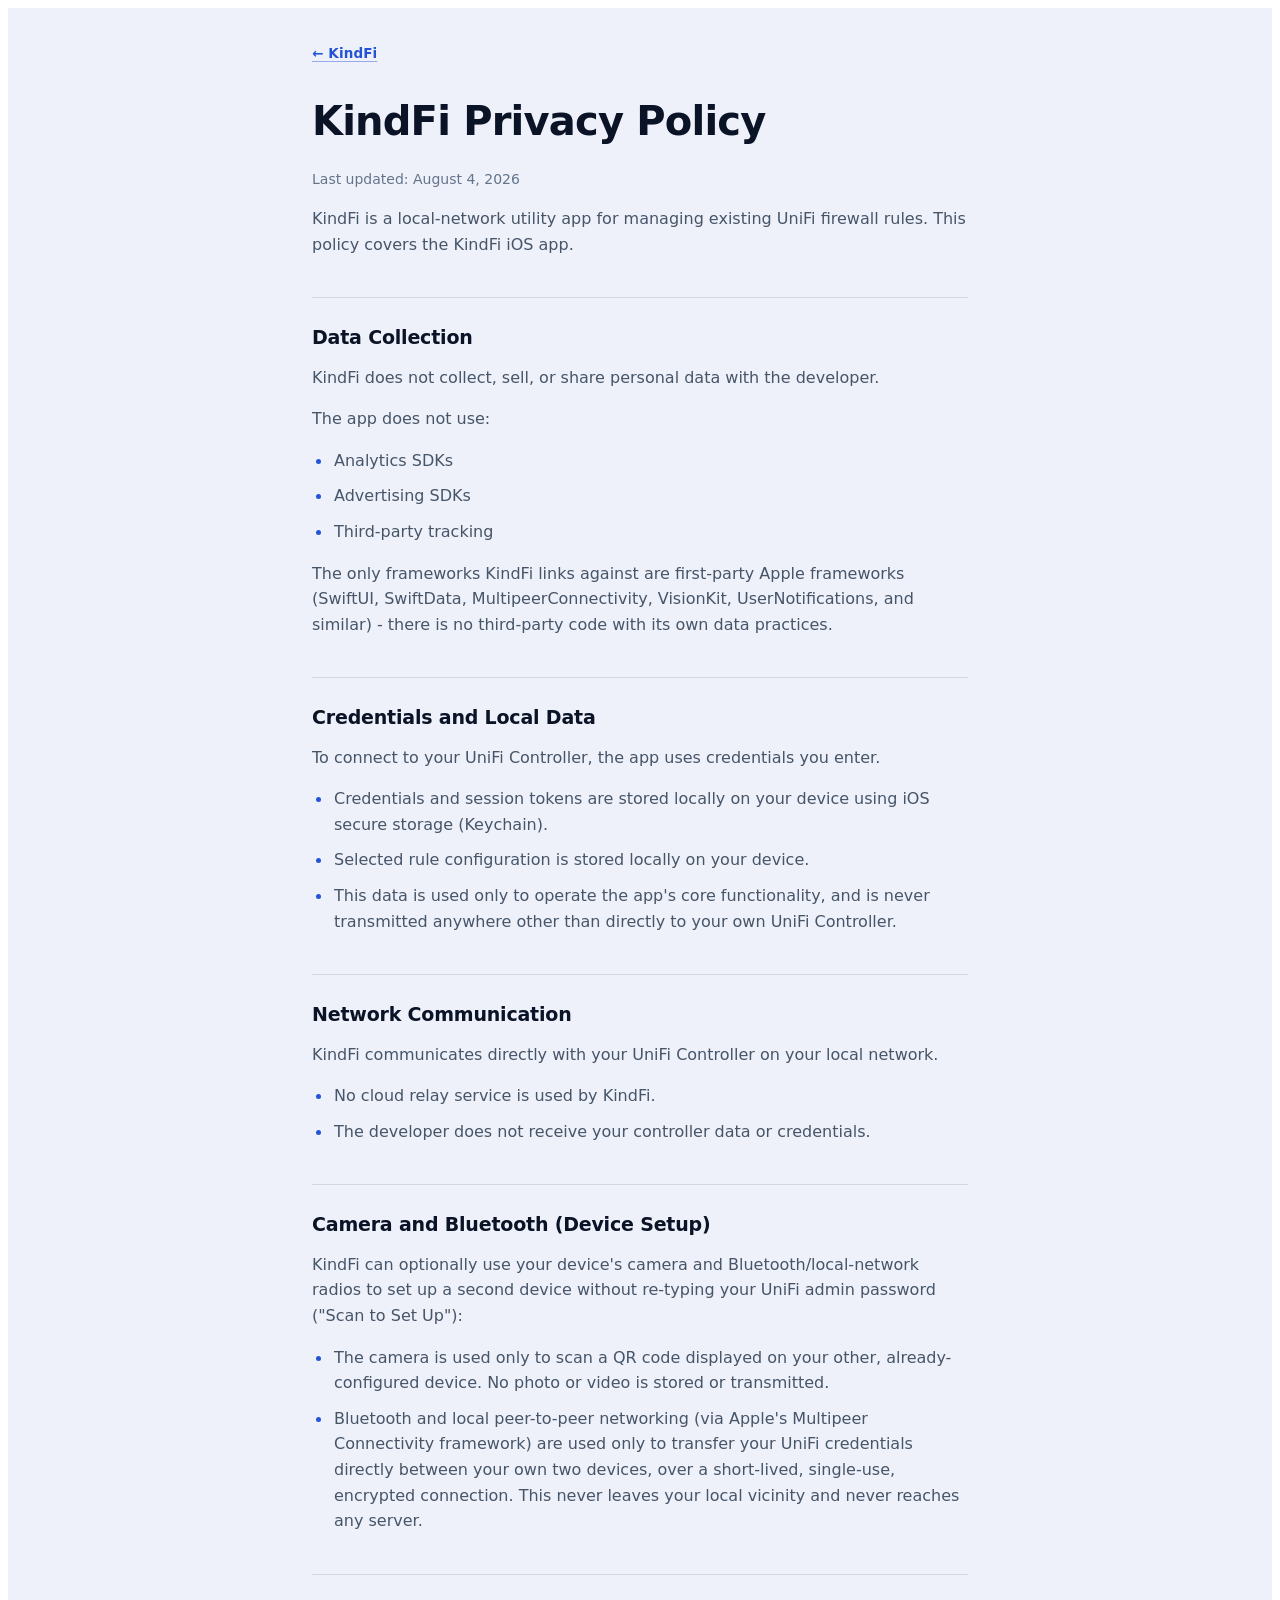
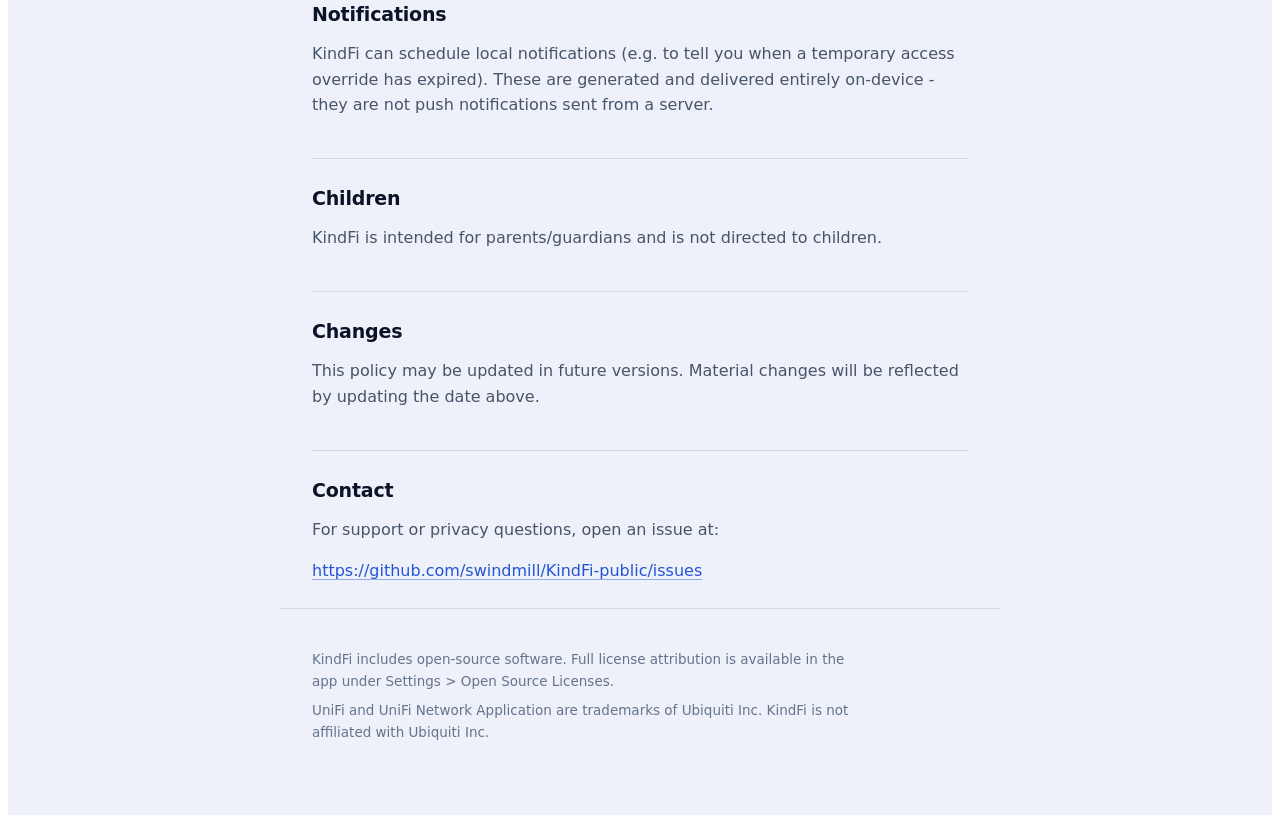
==== privacy.html @ 62a75b62 "Publish kindfi.net Generated from the KindFi source repository by Scripts/build_site.sh. This reposi" ====
<!DOCTYPE html>
<html lang="en">
<head>
  <meta charset="UTF-8" />
  <meta name="viewport" content="width=device-width, initial-scale=1" />
  <title>Privacy Policy — KindFi</title>
  <meta name="description" content="KindFi's privacy policy. KindFi collects no personal data: it talks directly to your own UniFi controller on your local network, with no cloud account, relay, or analytics." />
  <link rel="icon" type="image/svg+xml" href="favicon.svg" />
  <link rel="icon" href="favicon.ico" sizes="16x16 32x32 48x48" />
  <link rel="apple-touch-icon" href="icon.png" />
  <link rel="stylesheet" href="style.css" />
</head>
<body>
<div class="kindfi-page">
  <header class="doc-header">
    <a class="doc-back" href="./">&larr; KindFi</a>
  </header>

  <main class="prose">
    <h1>KindFi Privacy Policy</h1>
    <p>Last updated: August 4, 2026</p>
    <p>KindFi is a local-network utility app for managing existing UniFi firewall rules. This policy covers the KindFi iOS app.</p>
    <h2>Data Collection</h2>
    <p>KindFi does not collect, sell, or share personal data with the developer.</p>
    <p>The app does not use:</p>
    <ul>
    <li>Analytics SDKs</li>
    <li>Advertising SDKs</li>
    <li>Third-party tracking</li>
    </ul>
    <p>The only frameworks KindFi links against are first-party Apple frameworks (SwiftUI, SwiftData, MultipeerConnectivity, VisionKit, UserNotifications, and similar) - there is no third-party code with its own data practices.</p>
    <h2>Credentials and Local Data</h2>
    <p>To connect to your UniFi Controller, the app uses credentials you enter.</p>
    <ul>
    <li>Credentials and session tokens are stored locally on your device using iOS secure storage (Keychain).</li>
    <li>Selected rule configuration is stored locally on your device.</li>
    <li>This data is used only to operate the app's core functionality, and is never transmitted anywhere other than directly to your own UniFi Controller.</li>
    </ul>
    <h2>Network Communication</h2>
    <p>KindFi communicates directly with your UniFi Controller on your local network.</p>
    <ul>
    <li>No cloud relay service is used by KindFi.</li>
    <li>The developer does not receive your controller data or credentials.</li>
    </ul>
    <h2>Camera and Bluetooth (Device Setup)</h2>
    <p>KindFi can optionally use your device's camera and Bluetooth/local-network radios to set up a second device without re-typing your UniFi admin password ("Scan to Set Up"):</p>
    <ul>
    <li>The camera is used only to scan a QR code displayed on your other, already-configured device. No photo or video is stored or transmitted.</li>
    <li>Bluetooth and local peer-to-peer networking (via Apple's Multipeer Connectivity framework) are used only to transfer your UniFi credentials directly between your own two devices, over a short-lived, single-use, encrypted connection. This never leaves your local vicinity and never reaches any server.</li>
    </ul>
    <h2>Notifications</h2>
    <p>KindFi can schedule local notifications (e.g. to tell you when a temporary access override has expired). These are generated and delivered entirely on-device - they are not push notifications sent from a server.</p>
    <h2>Children</h2>
    <p>KindFi is intended for parents/guardians and is not directed to children.</p>
    <h2>Changes</h2>
    <p>This policy may be updated in future versions. Material changes will be reflected by updating the date above.</p>
    <h2>Contact</h2>
    <p>For support or privacy questions, open an issue at:</p>
    <p><a href="https://github.com/swindmill/KindFi-public/issues">https://github.com/swindmill/KindFi-public/issues</a></p>
  </main>

  <footer>
    <p>KindFi includes open-source software. Full license attribution is available in the app under Settings &gt; Open Source Licenses.</p>
    <p>UniFi and UniFi Network Application are trademarks of Ubiquiti Inc. KindFi is not affiliated with Ubiquiti Inc.</p>
  </footer>
</div>
</body>
</html>
---- style.css ----
:root {
    --ground: #0b1326;
    --surface: #131b2e;
    --surface-raised: #1a2338;
    --primary: #2563eb;
    --primary-soft: #b4c5ff;
    --kind: #10b981;
    --warning: #f59e0b;
    --text: #f3f5fb;
    --text-secondary: #94a3b8;
    --text-tertiary: #64748b;
    --border: rgba(148, 163, 184, 0.16);
    --ring-stroke: rgba(148, 163, 184, 0.35);
    color-scheme: dark;
  }

  @media (prefers-color-scheme: light) {
    :root {
      --ground: #eef1f9;
      --surface: #ffffff;
      --surface-raised: #f6f8fd;
      --primary: #2454d6;
      --primary-soft: #dbe4ff;
      --kind: #05885f;
      --warning: #b6690a;
      --text: #0b1326;
      --text-secondary: #475569;
      --text-tertiary: #64748b;
      --border: rgba(11, 19, 38, 0.12);
      --ring-stroke: rgba(11, 19, 38, 0.16);
      color-scheme: light;
    }
  }

  :root[data-theme="dark"] {
    --ground: #0b1326;
    --surface: #131b2e;
    --surface-raised: #1a2338;
    --primary: #2563eb;
    --primary-soft: #b4c5ff;
    --kind: #10b981;
    --warning: #f59e0b;
    --text: #f3f5fb;
    --text-secondary: #94a3b8;
    --text-tertiary: #64748b;
    --border: rgba(148, 163, 184, 0.16);
    --ring-stroke: rgba(148, 163, 184, 0.35);
    color-scheme: dark;
  }

  :root[data-theme="light"] {
    --ground: #eef1f9;
    --surface: #ffffff;
    --surface-raised: #f6f8fd;
    --primary: #2454d6;
    --primary-soft: #dbe4ff;
    --kind: #05885f;
    --warning: #b6690a;
    --text: #0b1326;
    --text-secondary: #475569;
    --text-tertiary: #64748b;
    --border: rgba(11, 19, 38, 0.12);
    --ring-stroke: rgba(11, 19, 38, 0.16);
    color-scheme: light;
  }

  * { box-sizing: border-box; }

  .kindfi-page {
    background: var(--ground);
    color: var(--text);
    font-family: -apple-system, BlinkMacSystemFont, "SF Pro Text", system-ui, "Segoe UI", sans-serif;
    line-height: 1.6;
    overflow-x: hidden;
  }

  .kindfi-page a {
    color: var(--primary-soft);
    text-decoration-color: color-mix(in srgb, var(--primary-soft) 45%, transparent);
    text-underline-offset: 3px;
  }
  /* Two separate rules, not a selector list ending in a comma before an
     @media - that is invalid CSS, so the parser dropped the whole block and
     light-mode links silently kept the dark-mode --primary-soft. On the light
     ground that is 1.12:1 against the background, essentially invisible;
     --primary gives 5.61:1. Matches the .pill-blue pattern further down. */
  :root[data-theme="light"] .kindfi-page a {
    color: var(--primary);
    text-decoration-color: color-mix(in srgb, var(--primary) 45%, transparent);
  }
  @media (prefers-color-scheme: light) {
    .kindfi-page a {
      color: var(--primary);
      text-decoration-color: color-mix(in srgb, var(--primary) 45%, transparent);
    }
  }
  .kindfi-page a:hover { text-decoration-color: currentColor; }
  .kindfi-page a:focus-visible {
    outline: 2px solid var(--primary);
    outline-offset: 3px;
    border-radius: 2px;
  }

  .mono {
    font-family: ui-monospace, "SF Mono", Menlo, Consolas, monospace;
    font-variant-numeric: tabular-nums;
  }

  /* ---------- Hero ---------- */

  .hero {
    position: relative;
    display: grid;
    grid-template-columns: minmax(0, 560px) 1fr;
    align-items: center;
    gap: 40px;
    max-width: 1180px;
    margin: 0 auto;
    padding: 96px 32px 88px;
    min-height: 560px;
  }

  .hero-content { position: relative; z-index: 2; }

  .eyebrow {
    display: inline-flex;
    align-items: center;
    gap: 8px;
    font-family: ui-monospace, "SF Mono", Menlo, monospace;
    font-size: 12px;
    font-weight: 600;
    letter-spacing: 0.14em;
    text-transform: uppercase;
    color: var(--text-tertiary);
    margin: 0 0 22px;
  }
  .eyebrow::before {
    content: "";
    width: 7px;
    height: 7px;
    border-radius: 50%;
    background: var(--kind);
    box-shadow: 0 0 0 3px color-mix(in srgb, var(--kind) 20%, transparent);
  }

  .wordmark {
    font-size: clamp(48px, 7vw, 72px);
    font-weight: 800;
    letter-spacing: -0.02em;
    margin: 0 0 18px;
    text-wrap: balance;
    background: linear-gradient(180deg, var(--text), color-mix(in srgb, var(--text) 72%, var(--text-secondary)));
    -webkit-background-clip: text;
    background-clip: text;
    -webkit-text-fill-color: transparent;
  }

  .tagline {
    font-size: clamp(19px, 2.4vw, 23px);
    font-weight: 500;
    color: var(--text-secondary);
    margin: 0 0 20px;
    text-wrap: balance;
  }
  /* Weight and the green mark carry the emphasis - not brightness. The app
     draws "Clear is" and "kind" in the same colour and distinguishes them
     purely by weight plus the flourish; this used to brighten the whole
     phrase to --text, which read as a third emphasis level the app doesn't
     have. */
  .tagline .kind {
    font-weight: 700;
    position: relative;
    white-space: nowrap;
  }
  /* Proportions taken from the app, expressed relative to the type so they
     survive the tagline's clamped font size. There the flourish is a fixed
     34x12pt frame with a 6pt stroke, sitting 8pt below the text, under 20pt
     type - i.e. 1.7em x 0.6em, 0.3em stroke, 0.4em down. Width is a
     percentage of the word rather than a flat 1.7em so it stays sensible if
     the copy ever changes. */
  .tagline .flourish {
    position: absolute;
    left: 6%;
    width: 88%;
    bottom: -0.40em;
    height: 0.60em;
    /* Round caps overhang the viewBox by half the stroke width. */
    overflow: visible;
    pointer-events: none;
  }
  .tagline .flourish path {
    fill: none;
    stroke: var(--kind);
    stroke-linecap: round;
    /* preserveAspectRatio="none" stretches the box to the width of the word,
       which would squash the round caps into ellipses and thin the stroke.
       non-scaling-stroke holds the weight independent of that stretch, and an
       em width keeps it proportional to the tagline's clamped font size. */
    vector-effect: non-scaling-stroke;
    stroke-width: 0.3em;
    opacity: 0.45;
  }
  /* The app is dark-only, so 0.45 is matched to the dark ground: over #0b1326
     it reads as a clear marker stroke. The same value over the light ground
     blends to a washed-out sage, so light mode gets more of it to hold equal
     presence. Two rules rather than a selector list before an @media - see the
     link colours above for what that mistake costs. */
  :root[data-theme="light"] .tagline .flourish path { opacity: 0.6; }
  @media (prefers-color-scheme: light) {
    .tagline .flourish path { opacity: 0.6; }
  }

  .lede {
    max-width: 46ch;
    color: var(--text-secondary);
    font-size: 16.5px;
    margin: 0 0 34px;
  }

  .hero-links {
    display: flex;
    flex-wrap: wrap;
    gap: 10px;
  }
  .hero-links a {
    font-size: 14.5px;
    font-weight: 600;
    color: var(--text);
    text-decoration: none;
    padding: 11px 18px;
    border-radius: 999px;
    border: 1px solid var(--border);
    background: var(--surface);
    transition: border-color 0.15s ease, transform 0.15s ease;
  }
  .hero-links a:hover { border-color: var(--primary-soft); transform: translateY(-1px); }
  .hero-links a.primary {
    background: var(--primary);
    border-color: var(--primary);
    color: white;
  }
  .hero-links a.primary:hover { border-color: var(--primary); }

  /* ---------- Radiating rings ---------- */

  .hero-rings {
    position: absolute;
    inset: 0;
    display: flex;
    align-items: center;
    justify-content: flex-end;
    pointer-events: none;
    z-index: 1;
  }
  .ring-stack {
    position: relative;
    width: 480px;
    height: 480px;
    margin-right: -80px;
    flex-shrink: 0;
  }
  .ring {
    position: absolute;
    inset: 0;
    margin: auto;
    border-radius: 50%;
    border: 1.5px solid var(--ring-stroke);
    opacity: 0;
    animation: ring-in 1.1s cubic-bezier(0.16, 1, 0.3, 1) forwards;
  }
  .ring-1 { width: 200px; height: 200px; animation-delay: 0.05s; }
  .ring-2 { width: 320px; height: 320px; animation-delay: 0.16s; }
  .ring-3 { width: 440px; height: 440px; animation-delay: 0.27s; }
  .core {
    position: absolute;
    inset: 0;
    margin: auto;
    width: 132px;
    height: 132px;
    opacity: 0;
    animation: core-in 0.9s cubic-bezier(0.16, 1, 0.3, 1) forwards;
    animation-delay: 0.05s;
    display: flex;
    align-items: center;
    justify-content: center;
  }
  .app-icon {
    width: 100%;
    height: 100%;
    /* Real app icon, its own two radiating-arc rings painted out (this
       hero already draws its own larger rings around it) - opaque square
       image, so a squircle radius + box-shadow, matching how iOS actually
       presents the icon. */
    border-radius: 22%;
    box-shadow: 0 0 46px color-mix(in srgb, var(--primary) 45%, transparent),
      0 10px 22px rgba(0, 0, 0, 0.35);
  }

  @keyframes ring-in {
    from { opacity: 0; transform: scale(0.72); }
    to { opacity: 1; transform: scale(1); }
  }
  @keyframes core-in {
    from { opacity: 0; transform: scale(0.6); }
    to { opacity: 1; transform: scale(1); }
  }
  @media (prefers-reduced-motion: reduce) {
    .ring, .core { animation: none; opacity: 1; transform: none; }
  }

  @media (max-width: 860px) {
    .hero { grid-template-columns: 1fr; padding: 72px 24px 56px; min-height: 0; }
    .hero-rings { position: static; justify-content: center; margin-top: 12px; opacity: 0.6; }
    .ring-stack { width: 260px; height: 260px; margin-right: 0; }
    .ring-1 { width: 120px; height: 120px; }
    .ring-2 { width: 190px; height: 190px; }
    .ring-3 { width: 260px; height: 260px; }
    .core { width: 84px; height: 84px; }
  }

  /* ---------- Shared section rhythm ---------- */

  main { max-width: 720px; margin: 0 auto; padding: 0 32px; }

  section { padding: 64px 0; border-top: 1px solid var(--border); }

  section h2 {
    font-size: 13px;
    font-weight: 700;
    letter-spacing: 0.12em;
    text-transform: uppercase;
    color: var(--text-tertiary);
    margin: 0 0 28px;
  }

  /* ---------- Features as rule rows ---------- */

  .rule-list {
    display: flex;
    flex-direction: column;
    border: 1px solid var(--border);
    border-radius: 16px;
    overflow: hidden;
    background: var(--surface);
  }

  .rule-row {
    display: flex;
    align-items: center;
    justify-content: space-between;
    gap: 20px;
    padding: 20px 22px;
    border-bottom: 1px solid var(--border);
    transition: background 0.15s ease;
  }
  .rule-row:last-child { border-bottom: none; }
  .rule-row:hover { background: var(--surface-raised); }

  .rule-text { display: flex; flex-direction: column; gap: 4px; max-width: 44ch; }
  .rule-name { font-size: 16px; font-weight: 600; }
  .rule-desc { font-size: 14px; color: var(--text-secondary); }

  .pill {
    flex-shrink: 0;
    font-family: ui-monospace, "SF Mono", Menlo, monospace;
    font-size: 11px;
    font-weight: 700;
    letter-spacing: 0.06em;
    padding: 6px 11px;
    border-radius: 999px;
    white-space: nowrap;
  }
  .pill-blue { color: var(--primary-soft); background: color-mix(in srgb, var(--primary) 22%, transparent); }
  :root[data-theme="light"] .pill-blue { color: var(--primary); background: color-mix(in srgb, var(--primary) 14%, transparent); }
  @media (prefers-color-scheme: light) { .pill-blue { color: var(--primary); background: color-mix(in srgb, var(--primary) 14%, transparent); } }
  .pill-kind { color: var(--kind); background: color-mix(in srgb, var(--kind) 18%, transparent); }
  .pill-neutral { color: var(--text-tertiary); background: color-mix(in srgb, var(--text-tertiary) 16%, transparent); }

  /* ---------- Why ---------- */

  .why p {
    font-size: 16.5px;
    color: var(--text-secondary);
    max-width: 64ch;
    margin: 0 0 18px;
  }
  .why p:last-child { margin-bottom: 0; }
  .why strong { color: var(--text); font-weight: 600; }

  /* ---------- Support / Privacy utility strip ---------- */

  .utility {
    display: grid;
    grid-template-columns: 1fr 1fr;
    gap: 32px;
  }
  @media (max-width: 560px) {
    .utility { grid-template-columns: 1fr; gap: 40px; }
  }
  .utility-col h3 {
    font-family: ui-monospace, "SF Mono", Menlo, monospace;
    font-size: 12.5px;
    font-weight: 700;
    letter-spacing: 0.08em;
    text-transform: uppercase;
    color: var(--text);
    margin: 0 0 10px;
  }
  .utility-col p {
    font-size: 15px;
    color: var(--text-secondary);
    margin: 0;
  }

  /* ---------- Requirements ---------- */

  .requirements ul {
    list-style: none;
    margin: 0;
    padding: 0;
    display: flex;
    flex-direction: column;
    gap: 12px;
  }
  .requirements li {
    display: flex;
    gap: 12px;
    font-size: 15px;
    color: var(--text-secondary);
    align-items: baseline;
  }
  .requirements li::before {
    content: "";
    width: 5px;
    height: 5px;
    margin-top: 8px;
    border-radius: 50%;
    background: var(--text-tertiary);
    flex-shrink: 0;
  }
  .requirements code {
    font-family: ui-monospace, "SF Mono", Menlo, monospace;
    font-size: 13.5px;
    color: var(--text);
    background: var(--surface-raised);
    padding: 1px 6px;
    border-radius: 4px;
  }

  /* ---------- Footer ---------- */

  footer {
    max-width: 720px;
    margin: 0 auto;
    padding: 40px 32px 72px;
    border-top: 1px solid var(--border);
  }
  footer p {
    font-size: 13.5px;
    color: var(--text-tertiary);
    margin: 0 0 8px;
    max-width: 64ch;
  }
  footer p:last-child { margin-bottom: 0; }

  /* ---------- Document pages (privacy.html) ---------- */
  /* A prose page can't reuse `section h2`, which is a 13px uppercase eyebrow -
     correct as a label above a landing-page block, wrong as a heading inside a
     document someone actually reads top to bottom. */

  .doc-header {
    max-width: 720px;
    margin: 0 auto;
    padding: 32px 32px 0;
  }
  .doc-back {
    font-size: 13.5px;
    font-weight: 600;
    letter-spacing: 0.01em;
  }

  .prose { padding: 24px 32px 8px; }

  .prose h1 {
    font-size: clamp(30px, 5vw, 40px);
    line-height: 1.15;
    letter-spacing: -0.02em;
    margin: 8px 0 24px;
  }
  .prose h2 {
    font-size: 19px;
    font-weight: 650;
    letter-spacing: -0.01em;
    margin: 40px 0 12px;
    padding-top: 24px;
    border-top: 1px solid var(--border);
  }
  .prose p {
    margin: 0 0 16px;
    max-width: 68ch;
    color: var(--text-secondary);
  }
  /* The lede - date line and one-sentence scope statement - sits above the
     first h2 and reads as metadata rather than body copy. */
  .prose h1 + p { color: var(--text-tertiary); font-size: 14px; }

  .prose ul { margin: 0 0 16px; padding: 0; list-style: none; max-width: 68ch; }
  .prose li {
    position: relative;
    padding-left: 22px;
    margin-bottom: 10px;
    color: var(--text-secondary);
  }
  .prose li::before {
    content: "";
    position: absolute;
    left: 4px;
    top: 11px;
    width: 5px;
    height: 5px;
    border-radius: 50%;
    background: var(--primary-soft);
  }
  :root[data-theme="light"] .prose li::before { background: var(--primary); }
  @media (prefers-color-scheme: light) {
    .prose li::before { background: var(--primary); }
  }

  .prose strong { color: var(--text); font-weight: 650; }
  .prose code {
    font-family: ui-monospace, "SF Mono", Menlo, Consolas, monospace;
    font-size: 0.9em;
    background: var(--surface-raised);
    border: 1px solid var(--border);
    border-radius: 5px;
    padding: 1px 6px;
  }

  @media (max-width: 560px) {
    .doc-header { padding: 24px 22px 0; }
    .prose { padding: 20px 22px 8px; }
  }
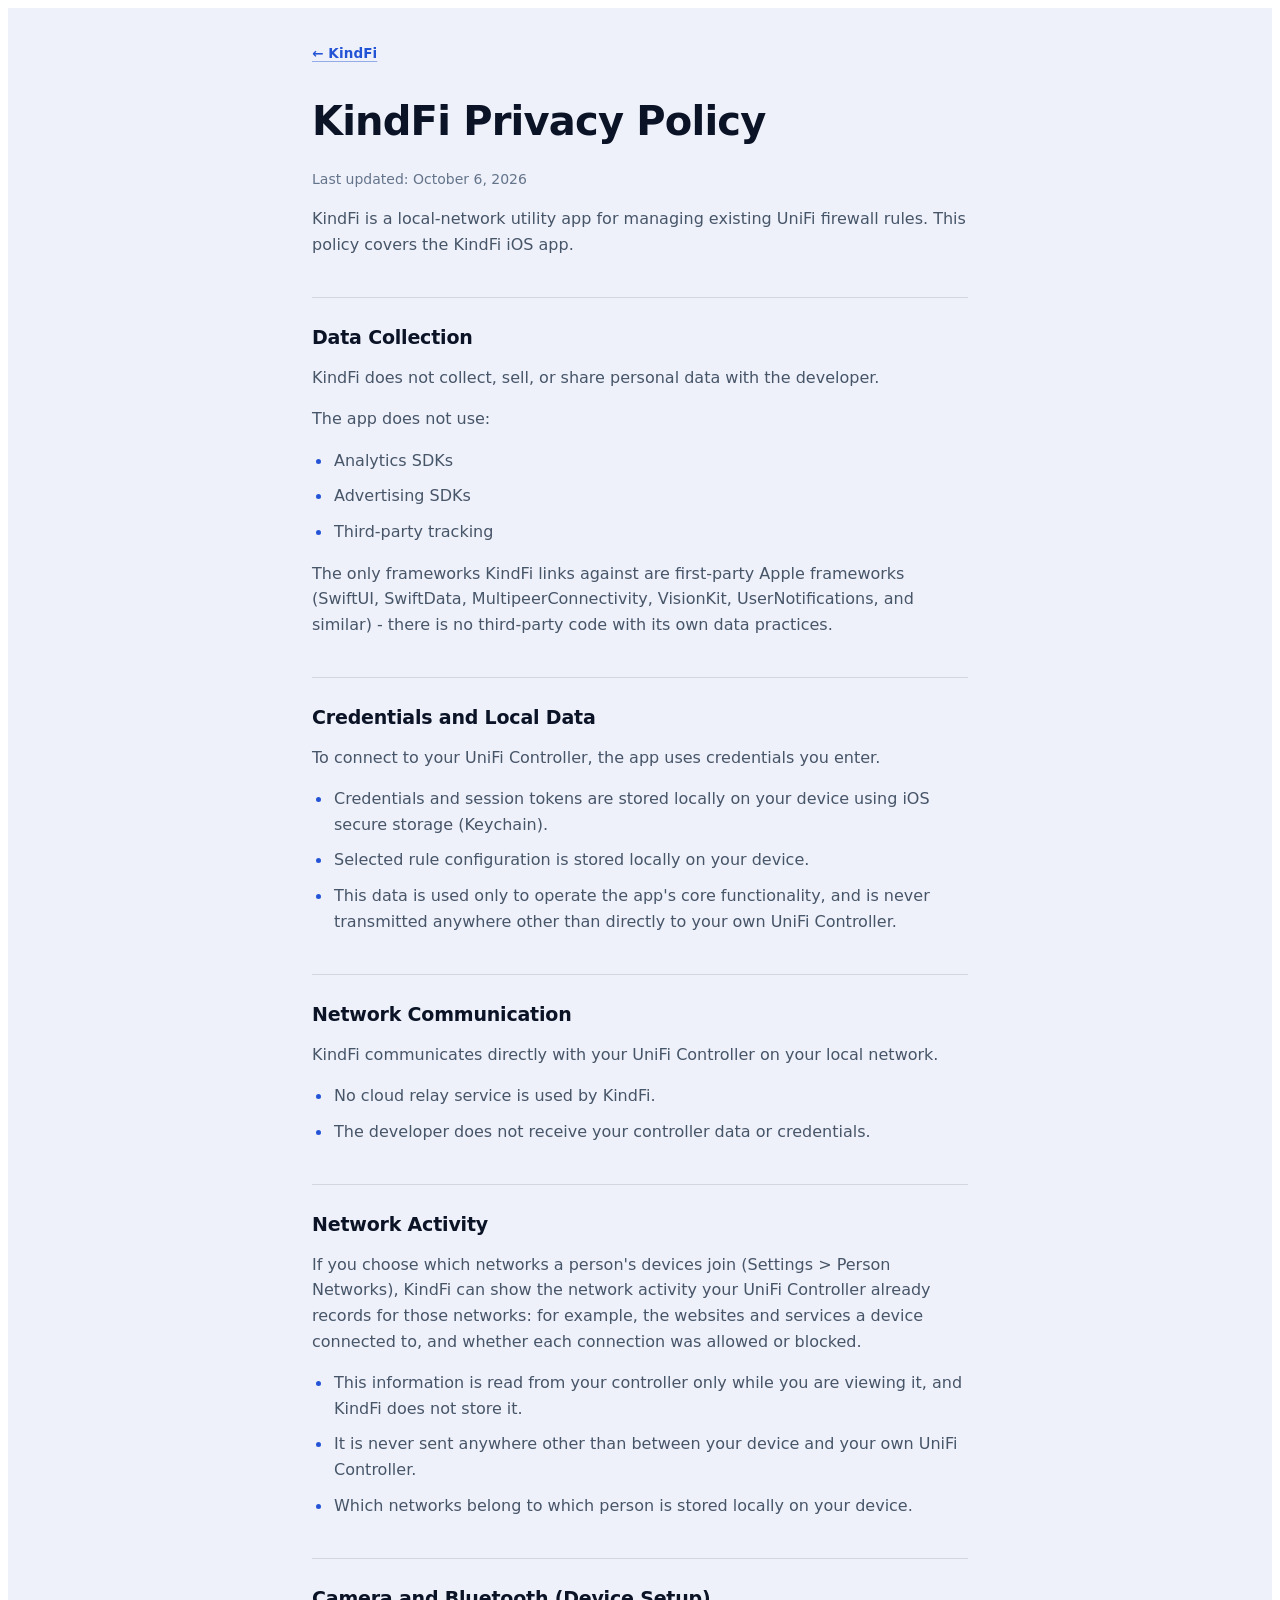
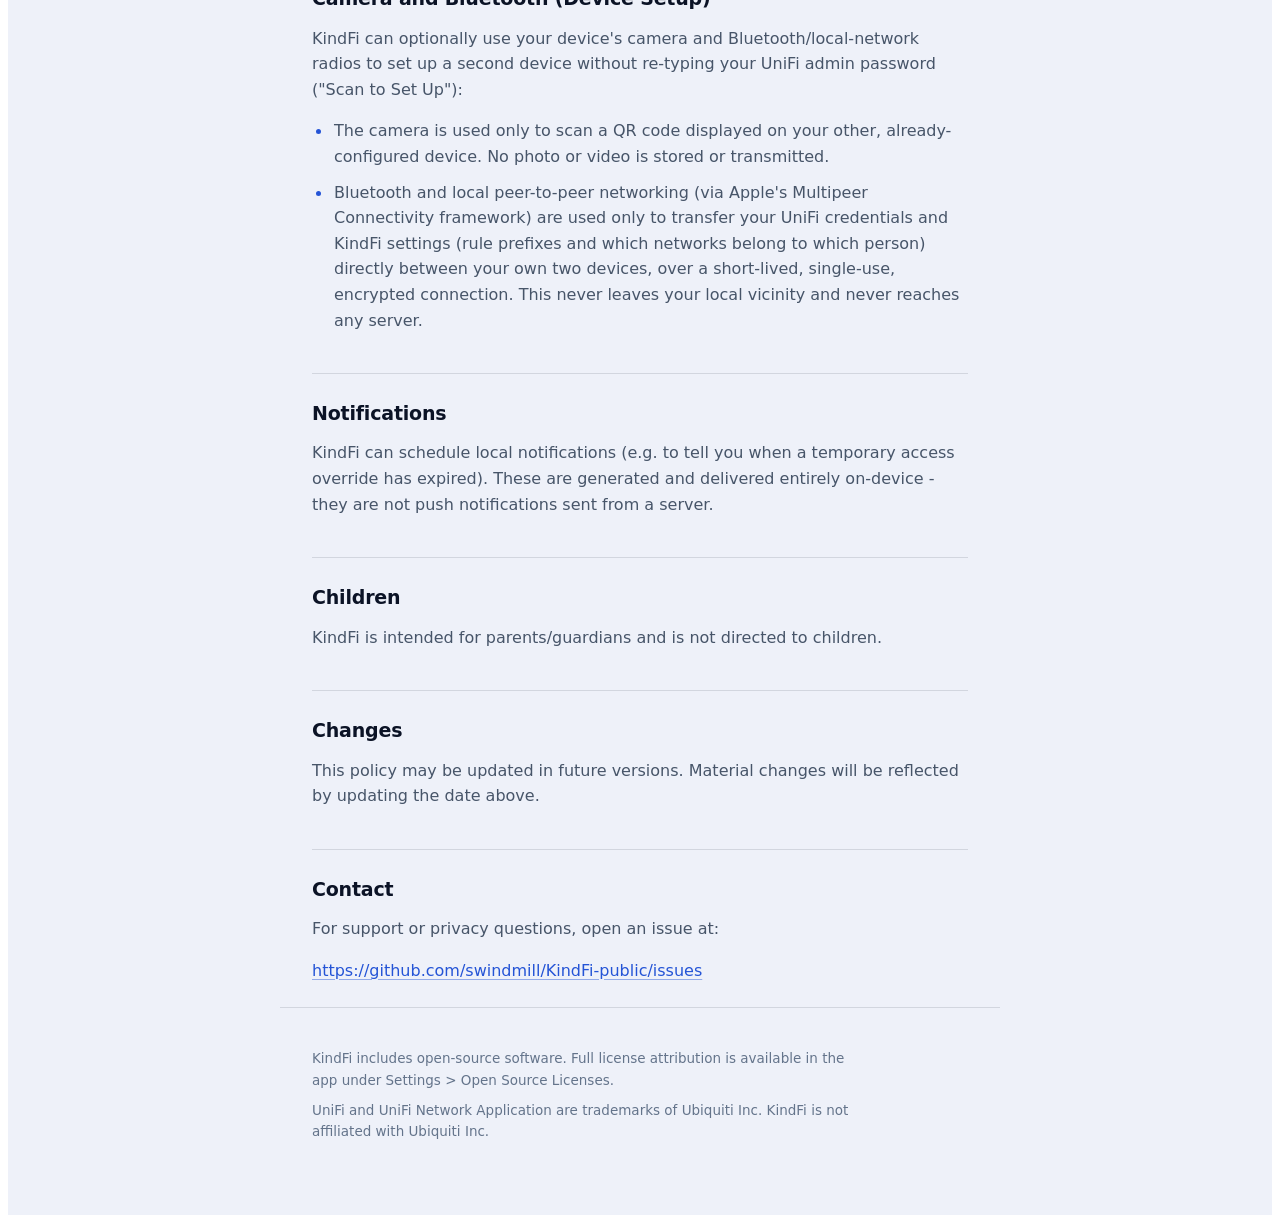
==== commit ccbc20d2: "Publish kindfi.net Generated from the KindFi source repository by Scripts/build_site.sh. This reposi" ====
--- a/privacy.html
+++ b/privacy.html
@@ -18,7 +18,7 @@
 
   <main class="prose">
     <h1>KindFi Privacy Policy</h1>
-    <p>Last updated: August 4, 2026</p>
+    <p>Last updated: October 6, 2026</p>
     <p>KindFi is a local-network utility app for managing existing UniFi firewall rules. This policy covers the KindFi iOS app.</p>
     <h2>Data Collection</h2>
     <p>KindFi does not collect, sell, or share personal data with the developer.</p>
@@ -42,11 +42,18 @@
     <li>No cloud relay service is used by KindFi.</li>
     <li>The developer does not receive your controller data or credentials.</li>
     </ul>
+    <h2>Network Activity</h2>
+    <p>If you choose which networks a person's devices join (Settings &gt; Person Networks), KindFi can show the network activity your UniFi Controller already records for those networks: for example, the websites and services a device connected to, and whether each connection was allowed or blocked.</p>
+    <ul>
+    <li>This information is read from your controller only while you are viewing it, and KindFi does not store it.</li>
+    <li>It is never sent anywhere other than between your device and your own UniFi Controller.</li>
+    <li>Which networks belong to which person is stored locally on your device.</li>
+    </ul>
     <h2>Camera and Bluetooth (Device Setup)</h2>
     <p>KindFi can optionally use your device's camera and Bluetooth/local-network radios to set up a second device without re-typing your UniFi admin password ("Scan to Set Up"):</p>
     <ul>
     <li>The camera is used only to scan a QR code displayed on your other, already-configured device. No photo or video is stored or transmitted.</li>
-    <li>Bluetooth and local peer-to-peer networking (via Apple's Multipeer Connectivity framework) are used only to transfer your UniFi credentials directly between your own two devices, over a short-lived, single-use, encrypted connection. This never leaves your local vicinity and never reaches any server.</li>
+    <li>Bluetooth and local peer-to-peer networking (via Apple's Multipeer Connectivity framework) are used only to transfer your UniFi credentials and KindFi settings (rule prefixes and which networks belong to which person) directly between your own two devices, over a short-lived, single-use, encrypted connection. This never leaves your local vicinity and never reaches any server.</li>
     </ul>
     <h2>Notifications</h2>
     <p>KindFi can schedule local notifications (e.g. to tell you when a temporary access override has expired). These are generated and delivered entirely on-device - they are not push notifications sent from a server.</p>
